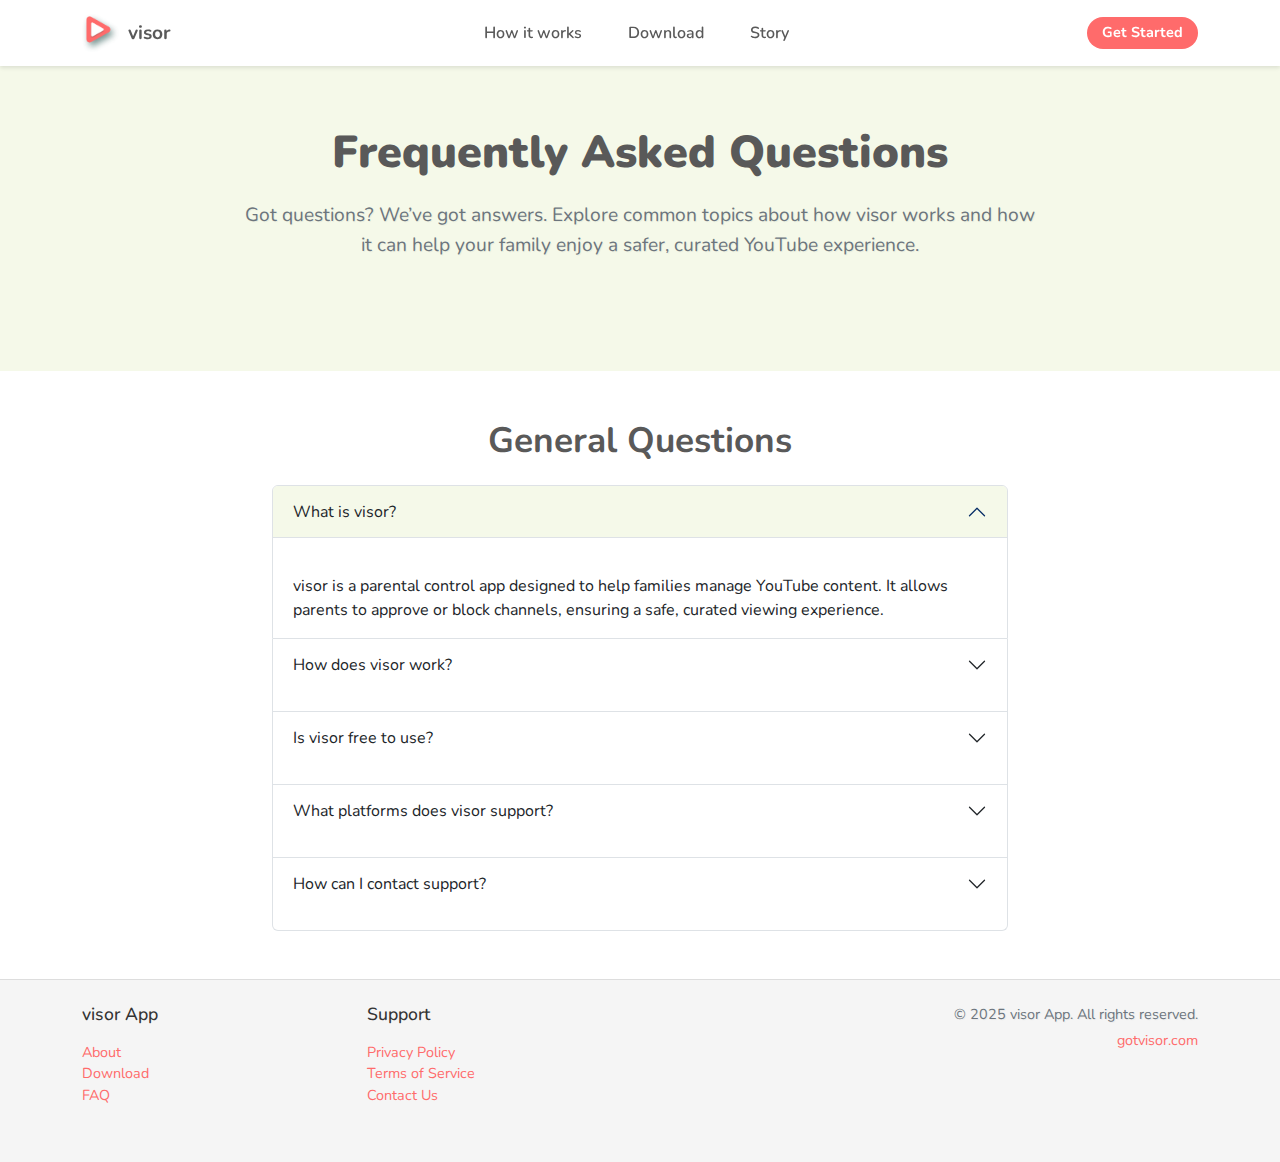
==== faq.html @ 69fd8445 "add faq" ====
<!DOCTYPE html>
<html lang="en">
<head>
    <meta charset="UTF-8">
    <meta name="viewport" content="width=device-width, initial-scale=1.0">
    <meta name="description" content="Find answers to common questions about visor. Discover how to make the most of our app.">
    <meta name="keywords" content="visor app FAQ, parental control YouTube app, safe viewing for families">
    <meta name="author" content="visor App">
    <title>FAQ - visor App</title>
    <link href="https://cdn.jsdelivr.net/npm/bootstrap@5.3.0-alpha3/dist/css/bootstrap.min.css" rel="stylesheet">
    <link href="https://fonts.googleapis.com/css2?family=Nunito:wght@400;700&display=swap" rel="stylesheet">
    <link rel="stylesheet" href="main.css">
    <link rel="icon" href="assets/favicon.ico" sizes="32x32" type="image/x-icon">
</head>
<body>
    <!-- Navbar -->
    <nav class="navbar navbar-expand-lg">
        <div class="container">
            <a class="navbar-brand d-flex align-items-center" href="index.html">
                <img src="assets/logo.png" alt="visor Logo" class="me-2" style="height: 40px;">
                <span class="app-name">visor</span>
            </a>
            <button class="navbar-toggler ms-auto d-lg-none" type="button" data-bs-toggle="collapse" data-bs-target="#navbarNav" aria-controls="navbarNav" aria-expanded="false" aria-label="Toggle navigation">
                <span class="navbar-toggler-icon"></span>
            </button>
            <div class="collapse navbar-collapse" id="navbarNav">
                <ul class="navbar-nav mx-auto">
                    <li class="nav-item"><a class="nav-link" href="index.html#features">How it works</a></li>
                    <li class="nav-item"><a class="nav-link" href="#">Download</a></li>
                    <li class="nav-item"><a class="nav-link" href="story.html">Story</a></li>
                </ul>
            </div>
            <a href="#" class="cta-btn-small d-none d-lg-block">Get Started</a>
        </div>
    </nav>

    <!-- Header Section -->
    <header class="hero-section">
        <h1>Frequently Asked Questions</h1>
        <p class="hero-paragraph">
            Got questions? We’ve got answers. Explore common topics about how visor works and how it can help your family enjoy a safer, curated YouTube experience.
        </p>
    </header>

    <!-- FAQ Section -->
    <section class="whitebackground-section py-5">
        <div class="container">
            <div class="row justify-content-center">
                <div class="col-md-10 col-lg-8">
                    <h2 class="text-center mb-4">General Questions</h2>
                    <div class="accordion" id="faqAccordion">
                        <!-- FAQ Item 1 -->
                        <div class="accordion-item">
                            <h2 class="accordion-header" id="faqHeading1">
                                <button class="accordion-button" type="button" data-bs-toggle="collapse" data-bs-target="#faqCollapse1" aria-expanded="true" aria-controls="faqCollapse1">
                                    What is visor?
                                </button>
                            </h2>
                            <div id="faqCollapse1" class="accordion-collapse collapse show" aria-labelledby="faqHeading1">
                                <div class="accordion-body">
                                    visor is a parental control app designed to help families manage YouTube content. It allows parents to approve or block channels, ensuring a safe, curated viewing experience.
                                </div>
                            </div>
                        </div>
                        <!-- FAQ Item 2 -->
                        <div class="accordion-item">
                            <h2 class="accordion-header" id="faqHeading2">
                                <button class="accordion-button collapsed" type="button" data-bs-toggle="collapse" data-bs-target="#faqCollapse2" aria-expanded="false" aria-controls="faqCollapse2">
                                    How does visor work?
                                </button>
                            </h2>
                            <div id="faqCollapse2" class="accordion-collapse collapse" aria-labelledby="faqHeading2">
                                <div class="accordion-body">
                                    Parents create an account and approve channels they trust. Family members can explore approved content through their own profiles and even request new channels for review.
                                </div>
                            </div>
                        </div>
                        <!-- FAQ Item 3 -->
                        <div class="accordion-item">
                            <h2 class="accordion-header" id="faqHeading3">
                                <button class="accordion-button collapsed" type="button" data-bs-toggle="collapse" data-bs-target="#faqCollapse3" aria-expanded="false" aria-controls="faqCollapse3">
                                    Is visor free to use?
                                </button>
                            </h2>
                            <div id="faqCollapse3" class="accordion-collapse collapse" aria-labelledby="faqHeading3">
                                <div class="accordion-body">
                                    Yes, you can try visor for free. Some premium features may require a subscription. Learn more about pricing on our <a href="pricing.html" class="footer-link">pricing page</a>.
                                </div>
                            </div>
                        </div>
                        <!-- FAQ Item 4 -->
                        <div class="accordion-item">
                            <h2 class="accordion-header" id="faqHeading4">
                                <button class="accordion-button collapsed" type="button" data-bs-toggle="collapse" data-bs-target="#faqCollapse4" aria-expanded="false" aria-controls="faqCollapse4">
                                    What platforms does visor support?
                                </button>
                            </h2>
                            <div id="faqCollapse4" class="accordion-collapse collapse" aria-labelledby="faqHeading4">
                                <div class="accordion-body">
                                    visor is available on iOS devices and is optimized for family use. Support for Android is planned for future updates.
                                </div>
                            </div>
                        </div>
                        <!-- FAQ Item 5 -->
                        <div class="accordion-item">
                            <h2 class="accordion-header" id="faqHeading5">
                                <button class="accordion-button collapsed" type="button" data-bs-toggle="collapse" data-bs-target="#faqCollapse5" aria-expanded="false" aria-controls="faqCollapse5">
                                    How can I contact support?
                                </button>
                            </h2>
                            <div id="faqCollapse5" class="accordion-collapse collapse" aria-labelledby="faqHeading5">
                                <div class="accordion-body">
                                    You can reach our support team by emailing <a href="mailto:team@gotvisor.com" class="footer-link">team@gotvisor.com</a>. We’re here to help!
                                </div>
                            </div>
                        </div>
                    </div>
                </div>
            </div>
        </div>
    </section>

    <!-- Footer -->
    <footer class="footer mt-auto py-4">
        <div class="container">
            <div class="row mb-3">
                <div class="col-md-3">
                    <h5>visor App</h5>
                    <ul class="list-unstyled">
                        <li><a href="story.html" class="footer-link">About</a></li>
                        <li><a href="#" class="footer-link">Download</a></li>
                        <li><a href="faq.html" class="footer-link">FAQ</a></li>
                    </ul>
                </div>
                <div class="col-md-3">
                    <h5>Support</h5>
                    <ul class="list-unstyled">
                        <li><a href="privacy.html" class="footer-link">Privacy Policy</a></li>
                        <li><a href="terms.html" class="footer-link">Terms of Service</a></li>
                        <li><a href="mailto:team@gotvisor.com" class="footer-link">Contact Us</a></li>
                    </ul>
                </div>
                <div class="col-md-6 text-md-end text-start">
                    <p style="margin-bottom: 4px">&copy; 2025 visor App. All rights reserved.</p>
                    <a href="https://gotvisor.com" class="footer-link">gotvisor.com</a>
                </div>
            </div>
        </div>
    </footer>

    <script src="https://cdn.jsdelivr.net/npm/bootstrap@5.3.0-alpha3/dist/js/bootstrap.bundle.min.js"></script>
</body>
</html>
---- main.css ----
/*main.css*/

body {
    font-family: 'Nunito', sans-serif;
    margin: 0;
    padding: 0;
    color: #595959; /* Set default text color */
    overflow-x: hidden; /* Prevent horizontal scrolling */
}

/* Global link styles */
a {
    color: #FF6B6B; /* Accent color */
    text-decoration: none; /* Remove underline */
}

a:hover {
    background-color: #FF5252; /* Slightly darker accent color */
    text-decoration: underline;
    background-color: transparent !important; /* No background change */
}

p {
    text-shadow: 0.5px 0.5px 1px rgba(0, 0, 0, 0.05); /* Extremely subtle shadow */
}

/* Specific styles for navbar links */
.navbar .nav-link {
    margin: 0 15px; /* Add horizontal spacing */
    color: inherit !important; /* Keep the original color */
    text-decoration: none; /* No underline by default */
}

.navbar .nav-link:hover {
    color: inherit !important; /* Keep the original color */
    text-decoration: underline; /* Add underline on hover */
    text-decoration-color: #FF6B6B; /* Red underline */
}

/* Specific styles for .navbar-brand to override global link styles */
.navbar .navbar-brand {
    color: inherit !important; /* Keep the original color */
    text-decoration: none !important; /* No underline */
}

.navbar .navbar-brand:hover {
    color: inherit !important; /* Prevent color change */
    background-color: transparent !important; /* No background change */
    text-decoration: none !important; /* No underline */
}

/* Navbar */
.navbar {
    position: sticky;
    top: 0;
    background-color: rgba(255, 255, 255, 0.9);
    box-shadow: 0 2px 4px rgba(0, 0, 0, 0.1);
    z-index: 1000;
}

.navbar .cta-btn-small {
    font-size: 0.9rem;
    font-weight: bold;
    padding: 5px 15px;
    border-radius: 20px;
    background-color: #FF6B6B;
    color: white;
}

.navbar .cta-btn-small:hover {
    background-color: #FF5252 !important;
    text-decoration: none !important; /* No underline */   
}

.nav-link {
    font-size: 1rem;
    font-weight: 600;
    padding: 8px 12px;
}
.app-name {
    color: #595959; /* Vibrant red */
    font-weight: bold; /* Optional: Make it bold */
    font-size: 1.2rem; /* Optional: Adjust size for prominence */
}

/* Hero Section */
.hero-section {
    text-align: center;
    padding: 60px 20px;
    background-color: #F5F9E9; /* Green */
    max-width: 100%; /* Ensure the section doesn't exceed viewport width */
}

.hero-section h1 {
    font-size: 2.8rem;
    font-weight: 900;
    margin-bottom: 20px;
    line-height: 1.2;
}

.hero-section p {
    font-size: 1.2rem;
    margin-bottom: 30px;
    color: #6c757d;
}
.hero-paragraph {
    max-width: 800px; /* Restrict the width for readability */
    margin: 0 auto; /* Center the paragraph */
    text-align: center; /* Center-align the text */
    line-height: 1.6; /* Improve readability */
    font-size: 1.2rem; /* Ensure it's easily legible */
    color: #6c757d; /* Subtle gray color for better contrast */
    padding-bottom: 20px;
}

.cta-btn {
    font-size: 1.2rem;
    font-weight: bold;
    padding: 10px 30px;
    border-radius: 40px;
    background-color: #FF6B6B;
    color: white;
}

.cta-btn:hover {
    background-color: #FF5252 !important;
    text-decoration: none !important; /* No underline */   
}

/* Hero Images */
.hero-images {
    display: flex;
    justify-content: center;
    align-items: center;
    gap: 30px;
    position: relative;
    max-width: 100%; /* Ensure images never exceed the container width */
    height: auto; /* Maintain aspect ratio */
    display: block; /* Remove inline spacing */
    padding-top: 20px;
}

.image-wrapper {
    position: relative;
    display: inline-block;
}

.main-image {
    width: 390px;
    height: auto;
    border-radius: 10px;
}

.flanked-image {
    width: 355px;
    height: auto;
    border-radius: 10px;
    transform: translateY(30px); /* Slightly offset below the center image */
}

.text-box {
    position: absolute;
    top: -36px; /* Position above the image */
    left: 50%;
    transform: translateX(-50%) rotate(-3deg);
    width: 150px;
    padding: 10px;
    font-size: 0.9rem;
    text-align: center;
    background: white;
    border-radius: 8px;
    box-shadow: 0 4px 8px rgba(0, 0, 0, 0.1);
}

.text-box.left {
    left: 102px;
    transform: rotate(-5deg);
    top: -74px;
}

.text-box.right {
    left: 100px;
    transform: rotate(8deg);
    top: -34px;
}

.how-section {
    padding: 60px 20px;
    text-align: center;
}

.how-section h2 {
    font-size: 2.2rem;
    font-weight: bold;
    margin-bottom: 20px;
}

.features-section {
    background-color: #f8f9fa;
    padding: 60px 20px;
    text-align: center;
}

.features-section h2 {
    font-size: 2.2rem;
    font-weight: bold;
    margin-bottom: 20px;
}

.features-section a {
    color: #FF6B6B !important; /* Override Bootstrap default (blue links) */
}

.feature-card {
    background: #ffffff;
    border-radius: 12px;
    box-shadow: 0 4px 8px rgba(0, 0, 0, 0.1);
    padding: 20px;
}

.whitebackground-section h2 {
    font-size: 2.2rem;
    font-weight: bold;
    margin-bottom: 20px;

}

.horizontal-section {
    text-align: center;
}

.horizontal-section img {
    max-width: 100%;
    height: auto;
    border-radius: 12px;
    box-shadow: 0 4px 8px rgba(0, 0, 0, 0.1);
    margin: 10px;
}

.trusted-by {
    font-size: 0.8rem; /* Smaller font size */
    color: #6c757d; /* Optional: Muted gray color for a footer-like look */
    text-align: center; /* Optional: Ensure it's centered */
}

.pill-item {
    display: inline-flex; /* Flex for better alignment of image and text */
    align-items: center; /* Vertically align image and text */
    background-color: white; /* White background */
    color: #FF6B6B; /* Accent color */
    border: 1px solid #FF6B6B; 
    border-radius: 30px; /* Pill shape */
    padding: 10px 20px;
    font-size: 1rem;
    font-weight: bold;
    white-space: nowrap;
    text-align: center;
    box-shadow: 0 4px 6px rgba(0, 0, 0, 0.1);
    transition: all 0.2s ease-in-out;
}

.pill-icon {
    height: 20px; /* Set consistent height */
    width: auto; /* Maintain aspect ratio */
    margin-right: 8px; /* Space between icon and text */
    transition: all 0.2s ease-in-out;
}

.pill-item:hover {
    background-color: #FF6B6B; /* Accent color on hover */
    color: white; /* Text color changes to white */
}

.pill-item:hover .pill-icon {
    filter: brightness(0) invert(1); /* Change PNG to white if it's black or colored */
}

/* Normal icon state */
.pill-icon.normal {
    filter: none; /* Ensure normal state icons display as intended */
}

/* Testimonials Section */

.graybackground-section {
    background-color: #f8f9fa; /* Light gray background */
    padding: 60px 20px;
}

.graybackground-section h2 {
    font-size: 2.2rem;
    font-weight: bold;
    margin-bottom: 40px;
}

.graybackground-card {
    background-color: white; /* Card background */
    border-radius: 12px; /* Rounded corners */
    box-shadow: 0 4px 8px rgba(0, 0, 0, 0.1); /* Subtle shadow for depth */
    padding: 20px;
    text-align: center; /* Center-align content */
    transition: transform 0.3s ease-in-out; /* Smooth hover effect */
}

.graybackground-card:hover {
    transform: translateY(-5px); /* Slight lift on hover */
    box-shadow: 0 6px 12px rgba(0, 0, 0, 0.2); /* Slightly deeper shadow */
}

.graybackground-img {
    border-radius: 50%; /* Circular profile pictures */
    width: 100px; /* Consistent size */
    height: 100px;
    object-fit: cover; /* Crop images to fit */
    margin: 0 auto;
}

.graybackground-card h5 {
    font-size: 1.2rem;
    font-weight: bold;
    margin-top: 15px;
}

.graybackground-card p {
    font-size: 1rem;
    color: #6c757d; /* Muted text color */
}

.graybackground-card .text-muted {
    font-size: 0.9rem;
    color: #adb5bd; /* Lighter text for roles */
}

.alt-image {
    width: 220px;
    height: auto;
    border-radius: 10px;
    margin-bottom: 40px;
}

.blurred-image {
    width: 100%;
    height: auto;
    filter: blur(8px);
    opacity: 0.3; /* Optional: Soften it slightly */
    border-radius: 10px; /* Optional: Rounded corners for a clean look */
    -webkit-filter: blur(5px); /* For older Safari compatibility */
    transition: all 0.3s ease-in-out; /* Smooth transition */
}

.rounded {
    border-radius: 80px !important;
}

/*Cursive CSS for Story*/
.cursive-word {
    font-family: "Cedarville Cursive", serif;
    font-weight: 400;
    font-style: normal;
    font-size: 3.5rem; /* Adjust size as needed */
    display: flex;
    gap: 0.1rem; /* Small gap between letters */
    justify-content: center; /* Center the word */
    align-items: center;
}

/* FAQ - Change accordion selected item's background color */
.accordion-button:not(.collapsed) {
    background-color: #F5F9E9; /* Accent color with 0.3 opacity */
    color: inherit; /* Ensure text color remains readable */
    border-color: #F5F9E9; /* Optional: Match border color to background */
}

/* Optional: Change border color of collapsed state for consistency */
.accordion-button {
    border-color: rgba(255, 107, 107, 0.3); /* Match border to accent color */
}

/* Footer */
.footer {
    background-color: #F5F5F5; /* Light gray background */
    color: #6c757d; /* Subtle gray text */
    font-size: 0.9rem; /* Slightly smaller text for footer links */
    border-top: 1px solid #ddd; /* Subtle top border for separation */
}

.footer h5 {
    font-size: 1.1rem; /* Slightly larger font for section titles */
    margin-bottom: 1rem; /* Add spacing below titles */
    color: #333; /* Darker text for section headers */
}

.footer .footer-icon img {
    height: 24px; /* Uniform size for social icons */
    width: auto; /* Maintain aspect ratio */
    filter: grayscale(100%); /* Make icons grayscale */
    transition: all 0.3s ease-in-out;
}

.footer .footer-icon img:hover {
    filter: none; /* Restore original color on hover */
}

.footer .col-md-3 ul {
    text-align: left; /* Align column items to the left */
    padding: 0; /* Remove padding for a clean look */
}

/* Responsive Design */
@media (max-width: 768px) {
    .hero-images {
        flex-direction: column; /* Stack images vertically */
    }

    .image-wrapper {
        margin-bottom: 20px; /* Add spacing between stacked images */
    }

    .flanked-image {
        transform: none; /* Remove offset for stacked layout */
    }
}

@media (max-width: 991.98px) { /* Bootstrap's breakpoint for 'lg' screens */
    .navbar .cta-btn-small {
        display: block; /* Ensure the button is visible */
        margin: 0 auto; /* Center the button */
        margin-top: 10px; /* Add some spacing */
        text-align: center; /* Center-align the text */
    }

    .navbar-toggler {
        position: absolute; /* Move the toggler to a fixed position */
        top: 10px; /* Adjust vertical positioning */
        right: 10px; /* Align to the right */
    }
}

/* Adjust .main-image width for mobile */
@media (max-width: 768px) { /* Adjust breakpoint as needed */
    .main-image {
        width: 355px; /* Match flanked-image width */
    }
}
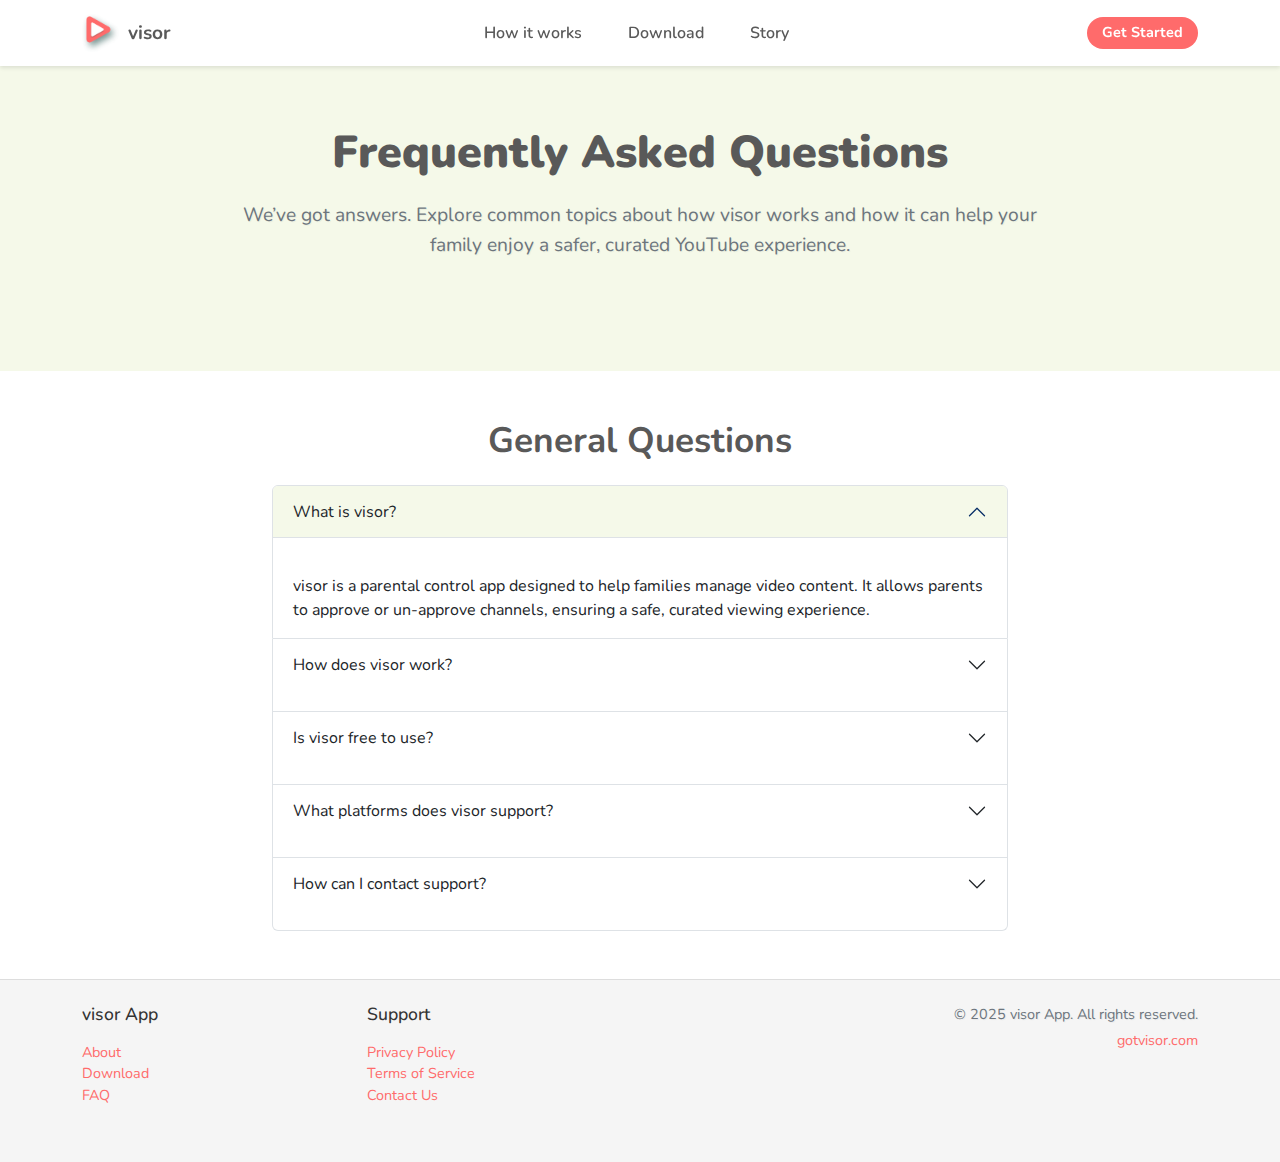
==== commit 8746cfc9: "add" ====
--- a/faq.html
+++ b/faq.html
@@ -38,7 +38,7 @@
     <header class="hero-section">
         <h1>Frequently Asked Questions</h1>
         <p class="hero-paragraph">
-            Got questions? We’ve got answers. Explore common topics about how visor works and how it can help your family enjoy a safer, curated YouTube experience.
+            We’ve got answers. Explore common topics about how visor works and how it can help your family enjoy a safer, curated YouTube experience.
         </p>
     </header>
 
@@ -58,7 +58,7 @@
                             </h2>
                             <div id="faqCollapse1" class="accordion-collapse collapse show" aria-labelledby="faqHeading1">
                                 <div class="accordion-body">
-                                    visor is a parental control app designed to help families manage YouTube content. It allows parents to approve or block channels, ensuring a safe, curated viewing experience.
+                                    visor is a parental control app designed to help families manage video content. It allows parents to approve or un-approve channels, ensuring a safe, curated viewing experience.
                                 </div>
                             </div>
                         </div>
@@ -71,7 +71,7 @@
                             </h2>
                             <div id="faqCollapse2" class="accordion-collapse collapse" aria-labelledby="faqHeading2">
                                 <div class="accordion-body">
-                                    Parents create an account and approve channels they trust. Family members can explore approved content through their own profiles and even request new channels for review.
+                                    Parents create an account for their family. Family members have a separate viewer for watching approved channels. They can explore more content through their own profiles and request new channels for review.
                                 </div>
                             </div>
                         </div>
@@ -84,7 +84,7 @@
                             </h2>
                             <div id="faqCollapse3" class="accordion-collapse collapse" aria-labelledby="faqHeading3">
                                 <div class="accordion-body">
-                                    Yes, you can try visor for free. Some premium features may require a subscription. Learn more about pricing on our <a href="pricing.html" class="footer-link">pricing page</a>.
+                                    You can try visor for free. Some premium features may require a subscription.</a>.
                                 </div>
                             </div>
                         </div>
@@ -110,7 +110,7 @@
                             </h2>
                             <div id="faqCollapse5" class="accordion-collapse collapse" aria-labelledby="faqHeading5">
                                 <div class="accordion-body">
-                                    You can reach our support team by emailing <a href="mailto:team@gotvisor.com" class="footer-link">team@gotvisor.com</a>. We’re here to help!
+                                    You can reach the support team by emailing <a href="mailto:team@gotvisor.com" class="footer-link">team@gotvisor.com</a>. We’re here to help!
                                 </div>
                             </div>
                         </div>
--- a/main.css
+++ b/main.css
@@ -341,11 +341,15 @@
 .blurred-image {
     width: 100%;
     height: auto;
-    filter: blur(8px);
+    filter: blur(5px);
     opacity: 0.3; /* Optional: Soften it slightly */
     border-radius: 10px; /* Optional: Rounded corners for a clean look */
     -webkit-filter: blur(5px); /* For older Safari compatibility */
     transition: all 0.3s ease-in-out; /* Smooth transition */
+}
+
+.early-sketch {
+    opacity: 0.4; /* Optional: Soften it slightly */
 }
 
 .rounded {
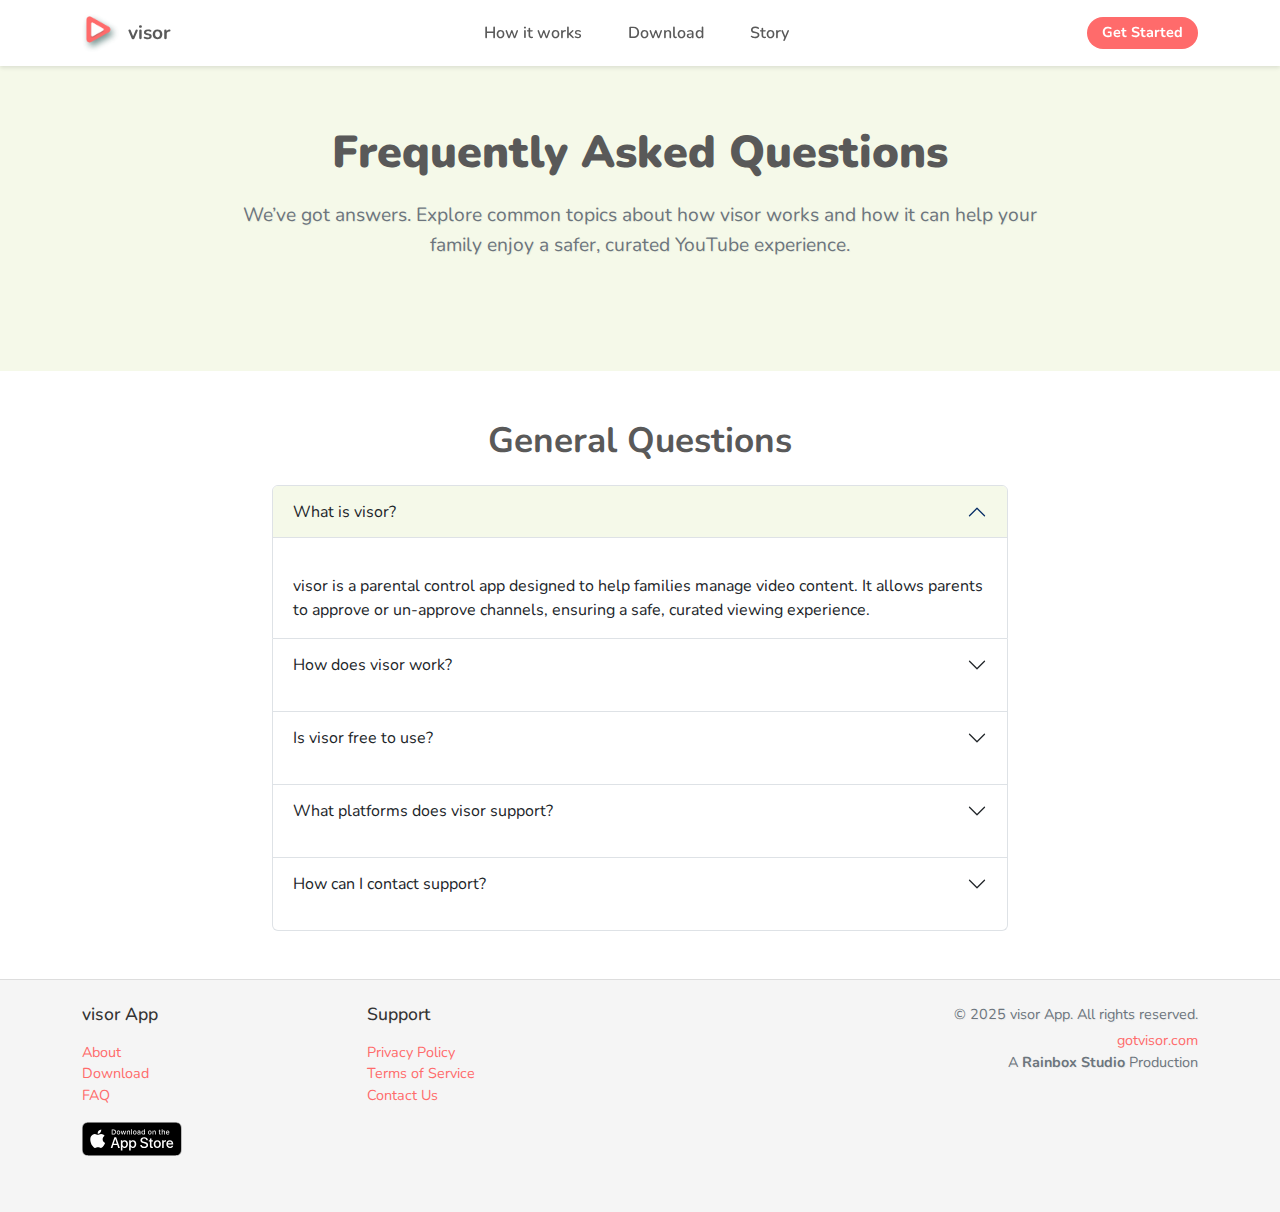
==== commit d7badbd5: "add footer" ====
--- a/faq.html
+++ b/faq.html
@@ -121,32 +121,14 @@
     </section>
 
     <!-- Footer -->
-    <footer class="footer mt-auto py-4">
-        <div class="container">
-            <div class="row mb-3">
-                <div class="col-md-3">
-                    <h5>visor App</h5>
-                    <ul class="list-unstyled">
-                        <li><a href="story.html" class="footer-link">About</a></li>
-                        <li><a href="#" class="footer-link">Download</a></li>
-                        <li><a href="faq.html" class="footer-link">FAQ</a></li>
-                    </ul>
-                </div>
-                <div class="col-md-3">
-                    <h5>Support</h5>
-                    <ul class="list-unstyled">
-                        <li><a href="privacy.html" class="footer-link">Privacy Policy</a></li>
-                        <li><a href="terms.html" class="footer-link">Terms of Service</a></li>
-                        <li><a href="mailto:team@gotvisor.com" class="footer-link">Contact Us</a></li>
-                    </ul>
-                </div>
-                <div class="col-md-6 text-md-end text-start">
-                    <p style="margin-bottom: 4px">&copy; 2025 visor App. All rights reserved.</p>
-                    <a href="https://gotvisor.com" class="footer-link">gotvisor.com</a>
-                </div>
-            </div>
-        </div>
-    </footer>
+    <div id="footer-container"></div>
+    <script>
+    fetch('footer.html')
+      .then(response => response.text())
+      .then(data => {
+        document.getElementById('footer-container').innerHTML = data;
+      });
+    </script>
 
     <script src="https://cdn.jsdelivr.net/npm/bootstrap@5.3.0-alpha3/dist/js/bootstrap.bundle.min.js"></script>
 </body>
--- a/main.css
+++ b/main.css
@@ -167,14 +167,16 @@
     padding: 10px;
     font-size: 0.9rem;
     text-align: center;
-    background: white;
+    background: #FFF3B0;
     border-radius: 8px;
     box-shadow: 0 4px 8px rgba(0, 0, 0, 0.1);
+    will-change: transform; /* Helps browsers optimize these animations */
+    transition: transform 0.1s ease-out; /* Gentle smoothing of movement */
 }
 
 .text-box.left {
     left: 102px;
-    transform: rotate(-5deg);
+    transform: rotate(-6deg);
     top: -74px;
 }
 
@@ -183,6 +185,10 @@
     transform: rotate(8deg);
     top: -34px;
 }
+.checked {
+    width: 1em; 
+    height: auto;
+}
 
 .how-section {
     padding: 60px 20px;
@@ -193,22 +199,6 @@
     font-size: 2.2rem;
     font-weight: bold;
     margin-bottom: 20px;
-}
-
-.features-section {
-    background-color: #f8f9fa;
-    padding: 60px 20px;
-    text-align: center;
-}
-
-.features-section h2 {
-    font-size: 2.2rem;
-    font-weight: bold;
-    margin-bottom: 20px;
-}
-
-.features-section a {
-    color: #FF6B6B !important; /* Override Bootstrap default (blue links) */
 }
 
 .feature-card {
@@ -216,13 +206,6 @@
     border-radius: 12px;
     box-shadow: 0 4px 8px rgba(0, 0, 0, 0.1);
     padding: 20px;
-}
-
-.whitebackground-section h2 {
-    font-size: 2.2rem;
-    font-weight: bold;
-    margin-bottom: 20px;
-
 }
 
 .horizontal-section {
@@ -280,7 +263,13 @@
     filter: none; /* Ensure normal state icons display as intended */
 }
 
-/* Testimonials Section */
+/* Background Sections */
+
+.whitebackground-section h2 {
+    font-size: 2.2rem;
+    font-weight: bold;
+    margin-bottom: 20px;
+}
 
 .graybackground-section {
     background-color: #f8f9fa; /* Light gray background */
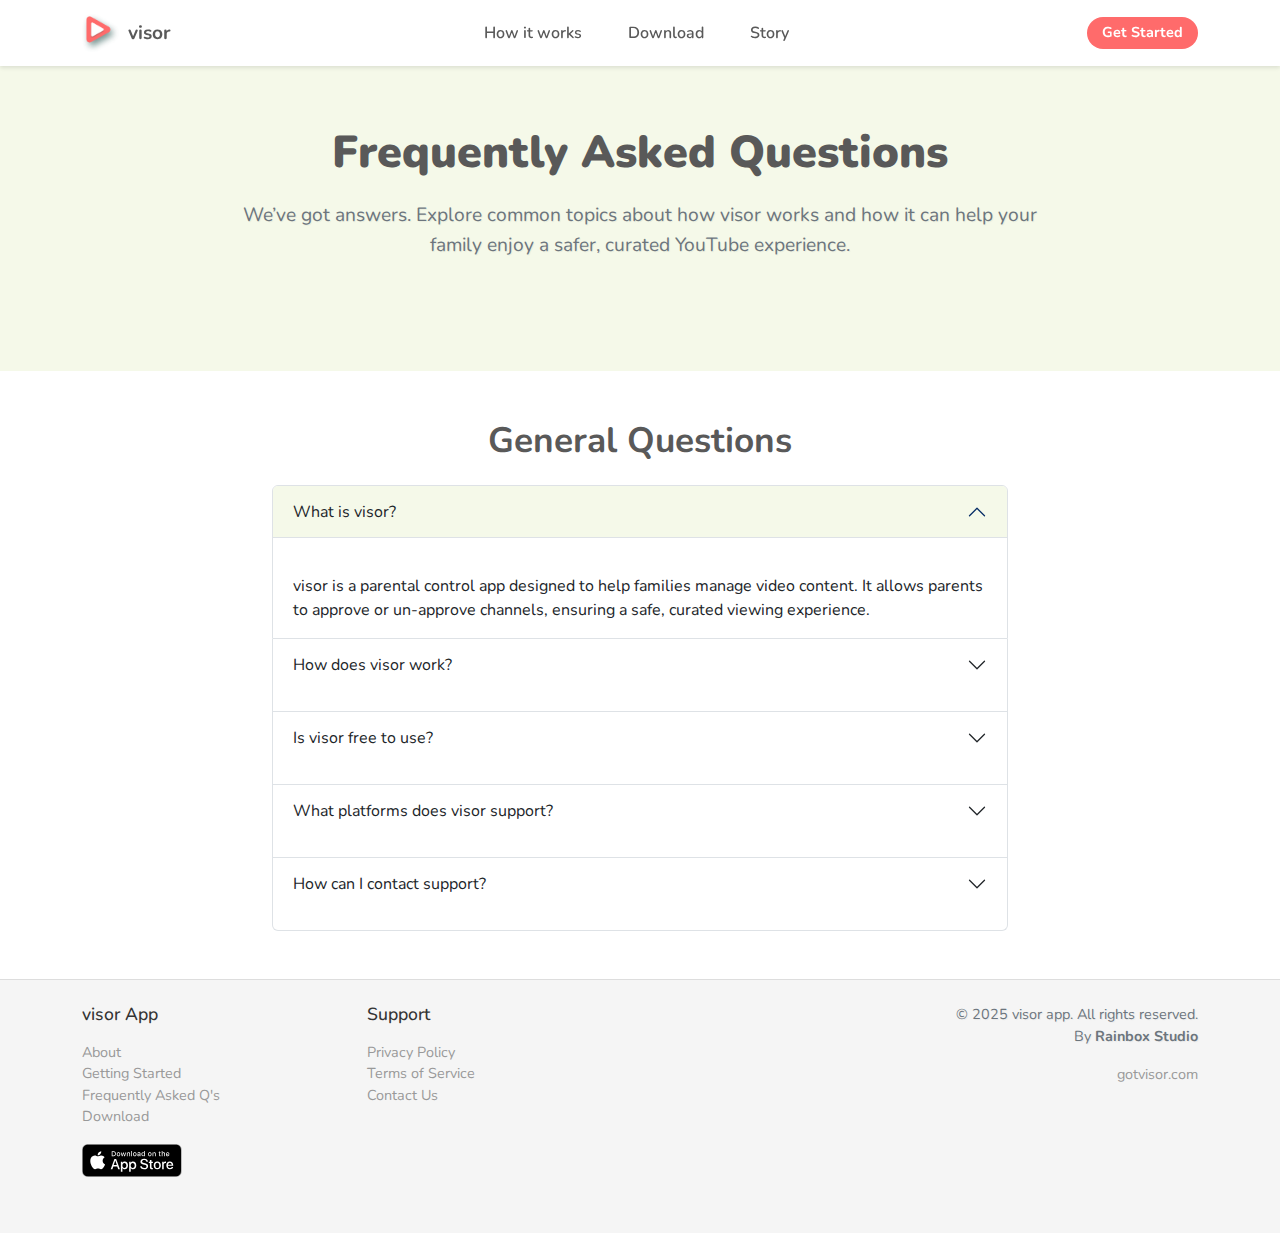
==== commit af56cef8: "footer fix" ====
--- a/faq.html
+++ b/faq.html
@@ -25,7 +25,7 @@
             </button>
             <div class="collapse navbar-collapse" id="navbarNav">
                 <ul class="navbar-nav mx-auto">
-                    <li class="nav-item"><a class="nav-link" href="index.html#features">How it works</a></li>
+                    <li class="nav-item"><a class="nav-link" href="/#features">How it works</a></li>
                     <li class="nav-item"><a class="nav-link" href="#">Download</a></li>
                     <li class="nav-item"><a class="nav-link" href="story.html">Story</a></li>
                 </ul>
--- a/main.css
+++ b/main.css
@@ -338,7 +338,17 @@
 }
 
 .early-sketch {
-    opacity: 0.4; /* Optional: Soften it slightly */
+  /* Mask the edges so they fade away (not a true blur) */
+  -webkit-mask-image: radial-gradient(
+    circle,
+    rgba(0, 0, 0, 1) 10%,
+    rgba(0, 0, 0, 0) 100%
+  );
+  mask-image: radial-gradient(
+    circle,
+    rgba(0, 0, 0, 1) 10%,
+    rgba(0, 0, 0, 0) 100%
+  );
 }
 
 .rounded {
@@ -377,6 +387,10 @@
     border-top: 1px solid #ddd; /* Subtle top border for separation */
 }
 
+.footer a {
+    color: #999999; /* Set light gray link color */
+}
+
 .footer h5 {
     font-size: 1.1rem; /* Slightly larger font for section titles */
     margin-bottom: 1rem; /* Add spacing below titles */
